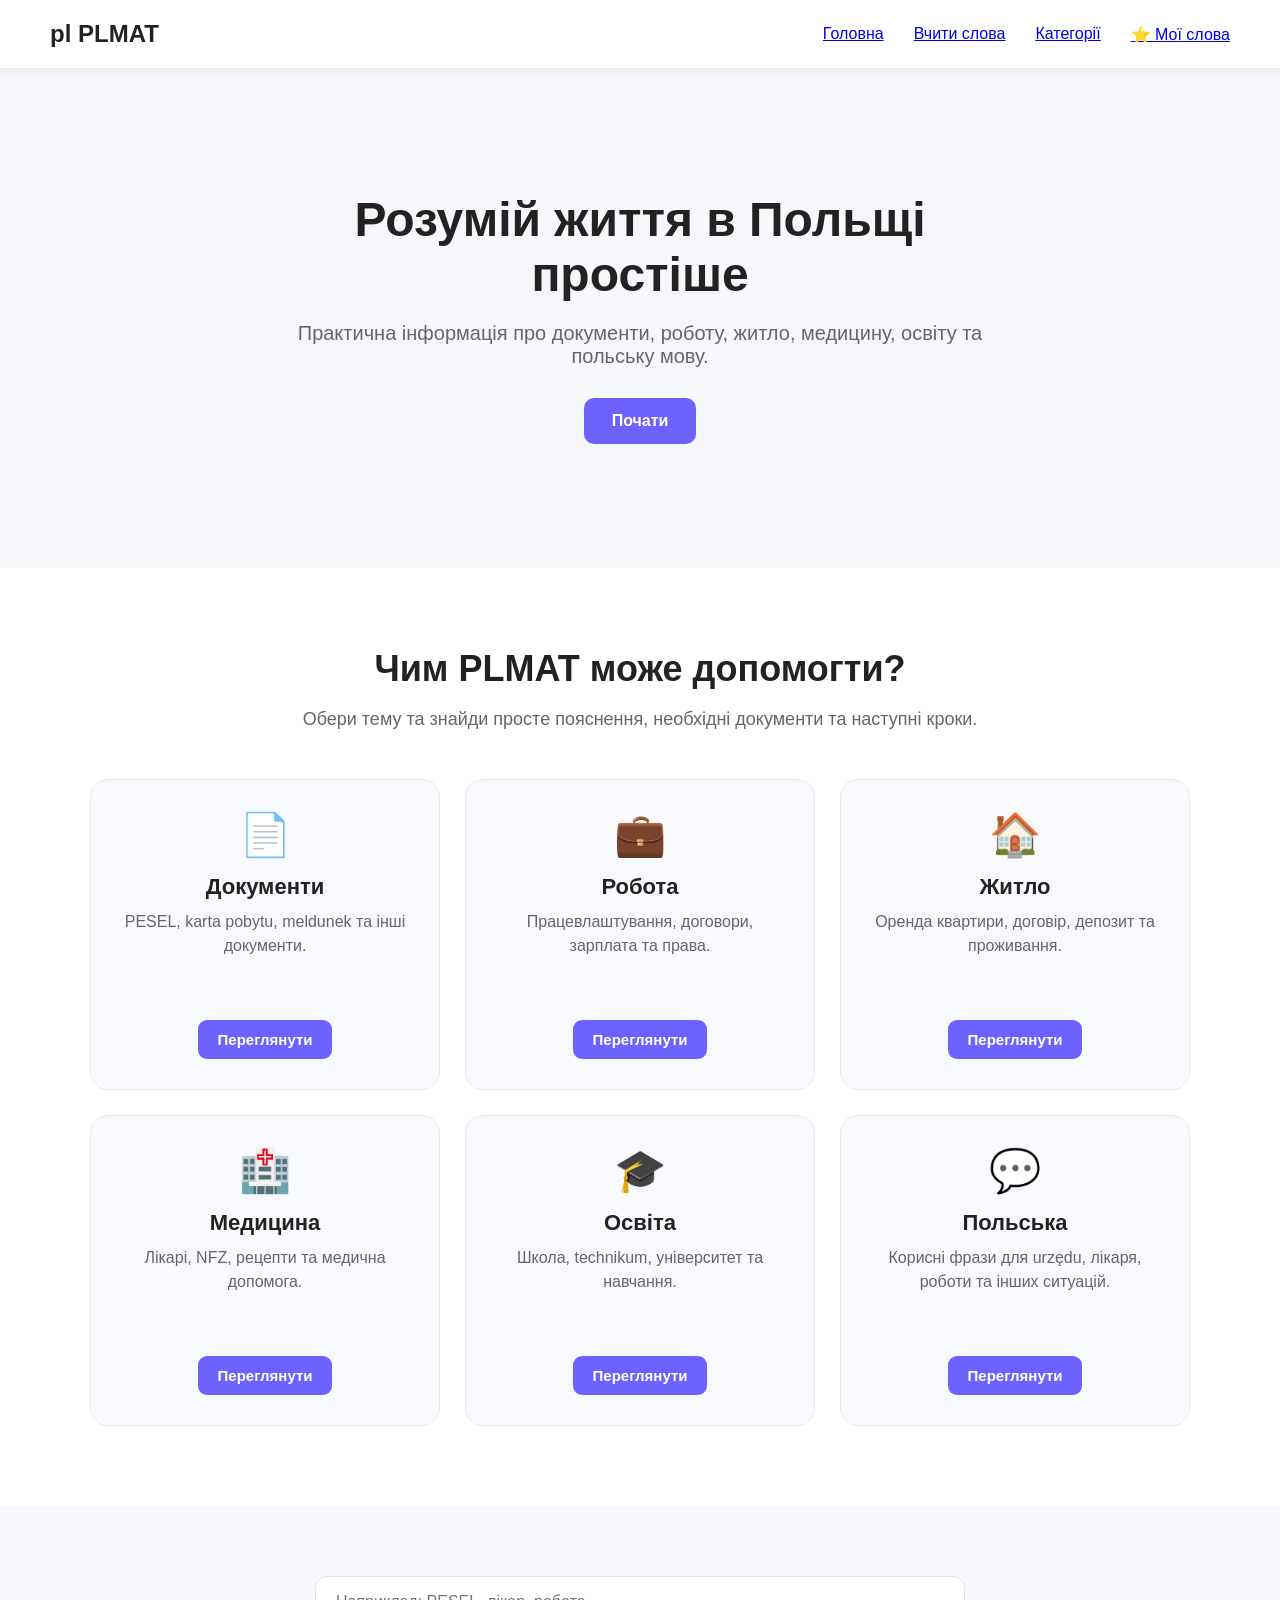
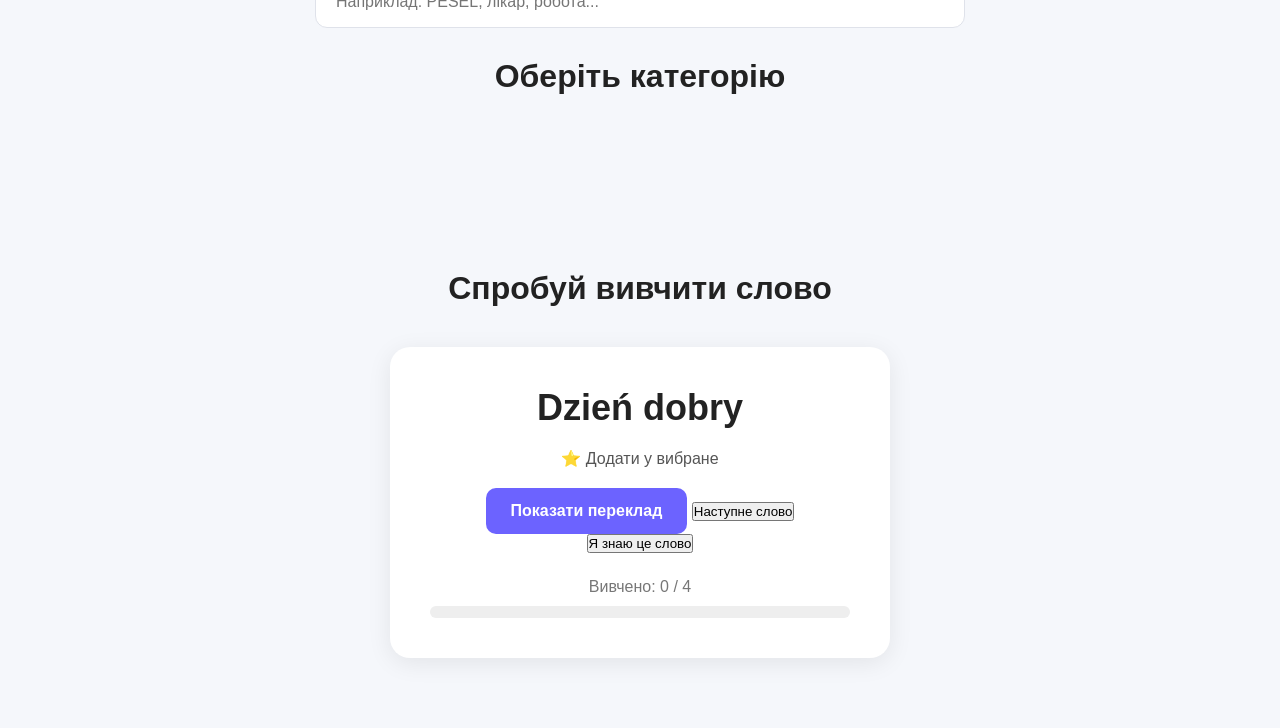
==== html/index.html @ c622f32c "Files" ====
<!DOCTYPE html>
<html lang="uk">
<head>
    <meta charset="UTF-8">
    <meta name="viewport" content="width=device-width, initial-scale=1.0">
    <title>PLMAT — допомога в Польщі</title>
    <link rel="stylesheet" href="/CSS/style.css">
</head>
<body>
    <header class="header">
        <div class="logo">
            pl PLMAT
        </div>
        <nav class="navigation">
            <a href="#">Головна</a>
            <a href="/html/words.html">Вчити слова</a>
            <a href="#plmat">Категорії</a>
            <a href="/html/favorites.html">⭐ Мої слова</a>
        </nav>
    </header>
    <section class="hero">

        <div class="hero-content">

            <h1>
                Розумій життя в Польщі простіше
            </h1>

            <p>
                Практична інформація про документи,
                роботу, житло, медицину, освіту та польську мову.
            </p>

            <a href="#plmat" class="hero-button">
                Почати
            </a>
        </div>
    </section>
    <section class="plmat-section" id="plmat">
        <div class="section-header">
            <h2>
                Чим PLMAT може допомогти?
            </h2>
            <p>
                Обери тему та знайди просте пояснення,
                необхідні документи та наступні кроки.
            </p>
        </div>
        <div class="plmat-categories">

            <div class="plmat-category" data-category="documents">

                <div class="plmat-icon">
                    📄
                </div>

                <h3>
                    Документи
                </h3>

                <p>
                    PESEL, karta pobytu, meldunek
                    та інші документи.
                </p>

                <button>
                    Переглянути
                </button>

            </div>

                <div class="plmat-category" data-category="work">
                <div class="plmat-icon">
                    💼
                </div>
                <h3>
                    Робота
                </h3>
                <p>
                    Працевлаштування, договори,
                    зарплата та права.
                </p>
                <button>
                    Переглянути
                </button>

            </div>


            <div class="plmat-category" data-category="housing">
                <div class="plmat-icon">
                    🏠
                </div>
                <h3>
                    Житло
                </h3>
                <p>
                    Оренда квартири, договір,
                    депозит та проживання.
                </p>
                <button>
                    Переглянути
                </button>

            </div>
            <div class="plmat-category" data-category="medicine">

                <div class="plmat-icon">
                    🏥
                </div>
                <h3>
                    Медицина
                </h3>
                <p>
                    Лікарі, NFZ, рецепти
                    та медична допомога.
                </p>
                <button>
                    Переглянути
                </button>
            </div>
            <div class="plmat-category" data-category="education">
                <div class="plmat-icon">
                    🎓
                </div>
                <h3>
                    Освіта
                </h3>
                <p>
                    Школа, technikum,
                    університет та навчання.
                </p>
                <button>
                    Переглянути
                </button>
            </div>
            <div class="plmat-category" data-category="polish">
                <div class="plmat-icon">
                    💬
                </div>
                <h3>
                    Польська
                </h3>
                <p>
                    Корисні фрази для urzędu,
                    лікаря, роботи та інших ситуацій.
                </p>
                <button>
                    Переглянути
                </button>
            </div>
        </div>
    </section>
    <section class="topics-section">
        <div class="topics-container">
            <div class="plmat-search">
    <input
        type="text"
        id="plmatSearch"
        placeholder="Наприклад: PESEL, лікар, робота...">
</div>
            <h2 id="topicsTitle">
                Оберіть категорію
            </h2>
            <div id="topicsList" class="topics-list"></div>
        </div>
    </section>
    <section class="learning">
        <h2>
            Спробуй вивчити слово
        </h2>
        <div class="word-card">
            <div class="word">
                Dzień dobry
            </div>
            <div class="translation">
                Добрий день
            </div>
            <button id="favoriteWord">
                ⭐ Додати у вибране
            </button>
            <button id="showTranslation">
                Показати переклад
            </button>
            <button id="nextWord">
                Наступне слово
            </button>
            <button id="knowWord">
                Я знаю це слово
            </button>
            <div class="progress">
                Вивчено:
                <span id="progressCount">
                    0
                </span>
                /
                <span id="progressTotal">
                    0
                </span>
            </div>
            <div class="progress-bar">
                <div id="progressFill"></div>
            </div>
        </div>
    </section>
    <script src="/JavaScript/topics.js"></script>
<script src="/JavaScript/main.js"></script>
</body>
</html>
---- CSS/style.css ----
*{
    margin: 0;
    padding: 0;
    box-sizing: border-box;
}

body {
    font-family: Arial, sans-serif;
    background: #f5f7fb;
    color: #222;
}

.header {
    display: flex;
    justify-content: space-between;
    align-items: center;
    padding: 20px 50px;
    background: white;
    box-shadow: 0 2px 10px rgba(0, 0, 0, 0.08);
    transition: 0.3s;
}

.logo{
    font-size: 24px;
    font-weight: bold;
}

.navigation{
    display: flex;
    gap: 30px;
}

.navigation{
    text-decoration: none;
    color: #333;
    transition: 0.2s;
}

.navigation a:hover{
    color: #ff4f81;
    font-weight: bold;
    

}

.hero {
    min-height: 500px;
    display: flex;
    justify-content: center;
    align-items: center;
    text-align: center;
    padding: 50px 20px;
}

.hero-content {
    max-width: 700px;
}

.hero h1 {
    font-size: 48px;
    margin-bottom: 20px;
}

.hero p {
    font-size: 20px;
    color: #666;
    margin-bottom: 30px;
}

.hero-button {
    display: inline-block;
    padding: 14px 28px;
    background: #6c63ff;
    color: white;
    text-decoration: none;
    border-radius: 10px;
    font-weight: bold;
    transition: 0.2s;
}

.hero-button:hover {
    transform: translateY(-2px);
}

.categories {
    padding: 70px 50px;
    text-align: center;
}

.categories h2 {
    font-size: 32px;
    margin-bottom: 40px;
}

.category-list {
    display: flex;
    justify-content: center;
    gap: 25px;
}

.category-card {
    width: 250px;
    padding: 30px;
    background: white;
    border-radius: 15px;
    box-shadow: 0 5px 20px rgba(0, 0, 0, 0.08);
    transition: 0.3s;
    cursor: pointer;
}

.category-card:hover {
    transform: translateY(-10px);
    box-shadow: 0 15px 30px rgba(0, 0, 0, 0.12);
}
.category-icon {
    font-size: 40px;
    margin-bottom: 15px;
}

.category-card h3 {
    font-size: 20px;
    margin-bottom: 10px;
}

.category-card p {
    color: #777;
}

@media (max-width: 768px) {

    .header {
        padding: 20px;
        flex-direction: column;
        gap: 20px;
    }

    .navigation {
        gap: 15px;
        flex-wrap: wrap;
        justify-content: center;
    }

    .hero h1 {
        font-size: 36px;
    }

    .categories {
        padding: 50px 20px;
    }

    .category-list {
        flex-direction: column;
        align-items: center;
    }

    .category-card {
        width: 100%;
        max-width: 350px;
    }
}

.learning {
    padding: 70px 20px;
    text-align: center;
}

.learning h2 {
    font-size: 32px;
    margin-bottom: 40px;
}

.word-card {
    max-width: 500px;
    margin: 0 auto;
    padding: 40px;
    background: white;
    border-radius: 20px;
    box-shadow: 0 5px 25px rgba(0, 0, 0, 0.08);
}

.word {
    font-size: 36px;
    font-weight: bold;
    margin-bottom: 20px;
}

.translation {
    font-size: 22px;
    color: #777;
    margin-bottom: 30px;
}

#showTranslation {
    border: none;
    padding: 14px 25px;
    background: #6c63ff;
    color: white;
    border-radius: 10px;
    font-size: 16px;
    font-weight: bold;
    cursor: pointer;
    transition: 0.2s;
}

#showTranslation:hover {
    background: #554bd8;
}

#favoriteWord {
    display: block;
    margin: 0 auto 20px;
    border: none;
    background: transparent;
    font-size: 16px;
    color: #555;
    cursor: pointer;
    transition: 0.2s;
}

#favoriteWord:hover {
    color: #ff4f81;
}

.favorites-page {
    max-width: 900px;
    margin: 0 auto;
    padding: 70px 20px;
}

.favorites-page h1 {
    text-align: center;
    font-size: 40px;
    margin-bottom: 15px;
}

.favorites-description {
    text-align: center;
    color: #777;
    margin-bottom: 40px;
}

.favorites-list {
    display: flex;
    flex-direction: column;
    gap: 15px;
}

.favorite-card {
    display: flex;
    justify-content: space-between;
    align-items: center;
    padding: 25px;
    background: white;
    border-radius: 15px;
    box-shadow: 0 5px 20px rgba(0, 0, 0, 0.08);
}

.favorite-card h2 {
    margin-bottom: 8px;
}

.favorite-card p {
    color: #777;
    font-size: 18px;
}

.favorite-card button {
    border: none;
    background: transparent;
    font-size: 20px;
    cursor: pointer;
    transition: 0.2s;
}

.favorite-card button:hover {
    transform: scale(1.2);
}

.empty-favorites {
    text-align: center;
    padding: 50px;
    background: white;
    border-radius: 20px;
}

.empty-favorites h2 {
    margin-bottom: 10px;
}

.empty-favorites p {
    color: #777;
    margin-bottom: 25px;
}

.empty-favorites a {
    display: inline-block;
    padding: 12px 25px;
    background: #6c63ff;
    color: white;
    text-decoration: none;
    border-radius: 10px;
}

.words-page {
    max-width: 900px;
    margin: 0 auto;
    padding: 70px 20px;
}

.words-page h1 {
    text-align: center;
    font-size: 40px;
    margin-bottom: 15px;
}

.words-description {
    text-align: center;
    color: #777;
    margin-bottom: 40px;
}

.search-box {
    margin-bottom: 30px;
}

.search-box input {
    width: 100%;
    padding: 16px 20px;
    border: 2px solid #eee;
    border-radius: 12px;
    font-size: 17px;
    outline: none;
    transition: 0.2s;
}

.search-box input:focus {
    border-color: #6c63ff;
}

.words-list {
    display: flex;
    flex-direction: column;
    gap: 15px;
}

.word-list-card {
    padding: 25px;
    background: white;
    border-radius: 15px;
    box-shadow: 0 5px 20px rgba(0, 0, 0, 0.08);
}

.word-list-card h2 {
    margin-bottom: 8px;
}

.word-list-card p {
    color: #777;
    font-size: 18px;
}
.category-buttons {
    display: flex;
    justify-content: center;
    flex-wrap: wrap;
    gap: 10px;
    margin-bottom: 30px;
}

.category-buttons button {
    padding: 10px 18px;
    border: none;
    border-radius: 10px;
    background: white;
    color: #333;
    cursor: pointer;
    font-size: 15px;
    transition: 0.2s;
}

.category-buttons button:hover {
    background: #6c63ff;
    color: white;
}

.progress {
    margin-top: 25px;
    color: #777;
    font-size: 16px;
}

.progress-bar {
    width: 100%;
    height: 12px;
    background: #eee;
    border-radius: 10px;
    overflow: hidden;
    margin-top: 10px;
}

#progressFill {
    width: 0%;
    height: 100%;
    background: #6c63ff;
    border-radius: 10px;
    transition: 0.3s;
}

.plmat-section {
    padding: 80px 40px;
    background: #ffffff;
}

.section-header {
    max-width: 700px;
    margin: 0 auto 45px;
    text-align: center;
}

.section-header h2 {
    font-size: 36px;
    margin-bottom: 15px;
}

.section-header p {
    font-size: 18px;
    color: #666;
    line-height: 1.6;
}

.plmat-categories {
    max-width: 1200px;
    margin: 0 auto;
    display: grid;
    grid-template-columns: repeat(3, 1fr);
    gap: 25px;
}
.plmat-category {
    padding: 30px;
    background: #f8f9fc;
    border-radius: 18px;
    border: 1px solid #e8eaf0;
    transition: transform 0.2s ease,
                box-shadow 0.2s ease;
}
.plmat-category:hover {
    transform: translateY(-4px);
    box-shadow: 0 8px 25px rgba(0, 0, 0, 0.08);
}
.plmat-icon {
    font-size: 40px;
    margin-bottom: 15px;
}
.plmat-category h3 {
    font-size: 24px;
    margin-bottom: 10px;
}
.plmat-category p {
    color: #666;
    line-height: 1.6;
    min-height: 75px;
}
.plmat-category button {
    margin-top: 15px;
    padding: 10px 18px;
    border: none;
    border-radius: 10px;
    background: #6c63ff;
    color: white;
    font-size: 15px;
    cursor: pointer;
}
.plmat-category button:hover {
    opacity: 0.9;
}
@media (max-width: 900px) {
    .plmat-categories {
        grid-template-columns: repeat(2, 1fr);
    }
}
@media (max-width: 600px) {
    .plmat-section {
        padding: 60px 20px;
    }
    .plmat-categories {
        grid-template-columns: 1fr;
    }
    .section-header h2 {
        font-size: 30px;
    }
}
.back-to-topics {
    border: none;
    background: none;
    padding: 0;
    margin-bottom: 25px;
    font-size: 16px;
    color: #6c63ff;
    cursor: pointer;
}
.back-to-topics:hover {
    text-decoration: underline;
}
.plmat-section {
    padding: 80px 30px;
    background: #ffffff;
}
.section-header {
    max-width: 700px;
    margin: 0 auto 45px;
    text-align: center;
}
.section-header h2 {
    font-size: 36px;
    margin-bottom: 15px;
}
.section-header p {
    color: #666;
    font-size: 18px;
    line-height: 1.6;
}
.plmat-categories {
    max-width: 1100px;
    margin: 0 auto;
    display: grid;
    grid-template-columns: repeat(3, 1fr);
    gap: 25px;
}

.plmat-category {
    padding: 30px;
    background: #f8f9fc;
    border: 1px solid #e8eaf0;
    border-radius: 18px;
    text-align: center;
    transition: 0.2s;
}
.plmat-category:hover {
    transform: translateY(-4px);
    box-shadow: 0 10px 25px rgba(0, 0, 0, 0.07);
}
.plmat-icon {
    font-size: 42px;
    margin-bottom: 15px;
}
.plmat-category h3 {
    font-size: 22px;
    margin-bottom: 10px;
}
.plmat-category p {
    color: #666;
    line-height: 1.5;
    margin-bottom: 20px;
}
.plmat-category button {
    border: none;
    padding: 11px 20px;
    background: #6c63ff;
    color: white;
    border-radius: 9px;
    font-size: 15px;
    font-weight: bold;
    cursor: pointer;
    transition: 0.2s;
}
.plmat-category button:hover {
    background: #554bd8;
}
.topics-section {
    padding: 70px 30px;
    background: #f5f7fb;
}
.topics-container {
    max-width: 1100px;
    margin: 0 auto;
}

.topics-container > h2 {
    text-align: center;
    font-size: 32px;
    margin-bottom: 35px;
}
.topics-list {
    display: grid;
    grid-template-columns: repeat(3, 1fr);
    gap: 20px;
}
.topic-card {
    padding: 25px;
    background: white;
    border: 1px solid #e8eaf0;
    border-radius: 16px;
    text-align: center;
}
.topic-icon {
    font-size: 38px;
    margin-bottom: 12px;
}
.topic-card h3 {
    margin-bottom: 10px;
    font-size: 21px;
}
.topic-card p {
    color: #666;
    line-height: 1.5;
    margin-bottom: 20px;
}
.topic-card button {
    border: none;
    padding: 10px 18px;
    background: #6c63ff;
    color: white;
    border-radius: 9px;
    cursor: pointer;
    font-weight: bold;
}
.topic-card button:hover {
    background: #554bd8;
}
.topic-details {
    grid-column: 1 / -1;
    max-width: 50px;
    width: 100%;
    margin: 0 auto;
    padding: 40px;
    background: white;
    border-radius: 20px;
    border: 1px solid #e8eaf0;
}
.topic-details-icon {
    font-size: 50px;
    margin-bottom: 15px;
}
.topic-details h2 {
    font-size: 32px;
    margin-bottom: 10px;
}
.topic-description {
    color: #666;
    font-size: 17px;
    line-height: 1.6;
    margin-bottom: 35px;
}
.topic-details section {
    margin-top: 30px;
}
.topic-details section h3 {
    margin-bottom: 15px;
}
.topic-details ol,
.topic-details ul {
    padding-left: 25px;
    line-height: 1.8;
}
.phrase {
    display: flex;
    flex-direction: column;
    padding: 15px;
    margin-top: 10px;
    background: #f5f7fb;
    border-radius: 10px;
}
.phrase strong {
    font-size: 16px;
}
.phrase span {
    margin-top: 5px;
    color: #666;
}
.topic-source {
    margin-top: 40px;
    padding-top: 25px;
    border-top: 1px solid #e8eaf0;
}
.topic-source p {
    color: #777;
    margin-bottom: 12px;
}
.topic-source a {
    color: #6c63ff;
    text-decoration: none;
    font-weight: 600;
}
.topic-source a:hover {
    text-decoration: underline;
}
.back-to-topics {
    border: none;
    background: none;
    padding: 0;
    margin-bottom: 25px;
    color: #6c63ff;
    font-size: 16px;
    cursor: pointer;
}
.back-to-topics:hover {
    text-decoration: underline;
}
@media (max-width: 900px) {
    .plmat-categories {
        grid-template-columns: repeat(2, 1fr);
    }
    .topics-list {
        grid-template-columns: repeat(2, 1fr);
    }

}
@media (max-width: 600px) {
    .plmat-section {
        padding: 60px 20px;
    }
    .section-header h2 {
        font-size: 30px;
    }
    .plmat-categories {
        grid-template-columns: 1fr;
    }
    .topics-section {
        padding: 50px 20px;
    }
    .topics-list {
        grid-template-columns: 1fr;
    }
    .topic-details {
        padding: 25px;
    }

}

.plmat-search {
    max-width: 650px;
    margin: 0 auto 30px;
}

.plmat-search input {
    width: 100%;

    box-sizing: border-box;

    padding: 16px 20px;

    border: 1px solid #dfe2ea;
    border-radius: 12px;

    font-size: 16px;

    outline: none;
}

.plmat-search input:focus {
    border-color: #6c63ff;
}
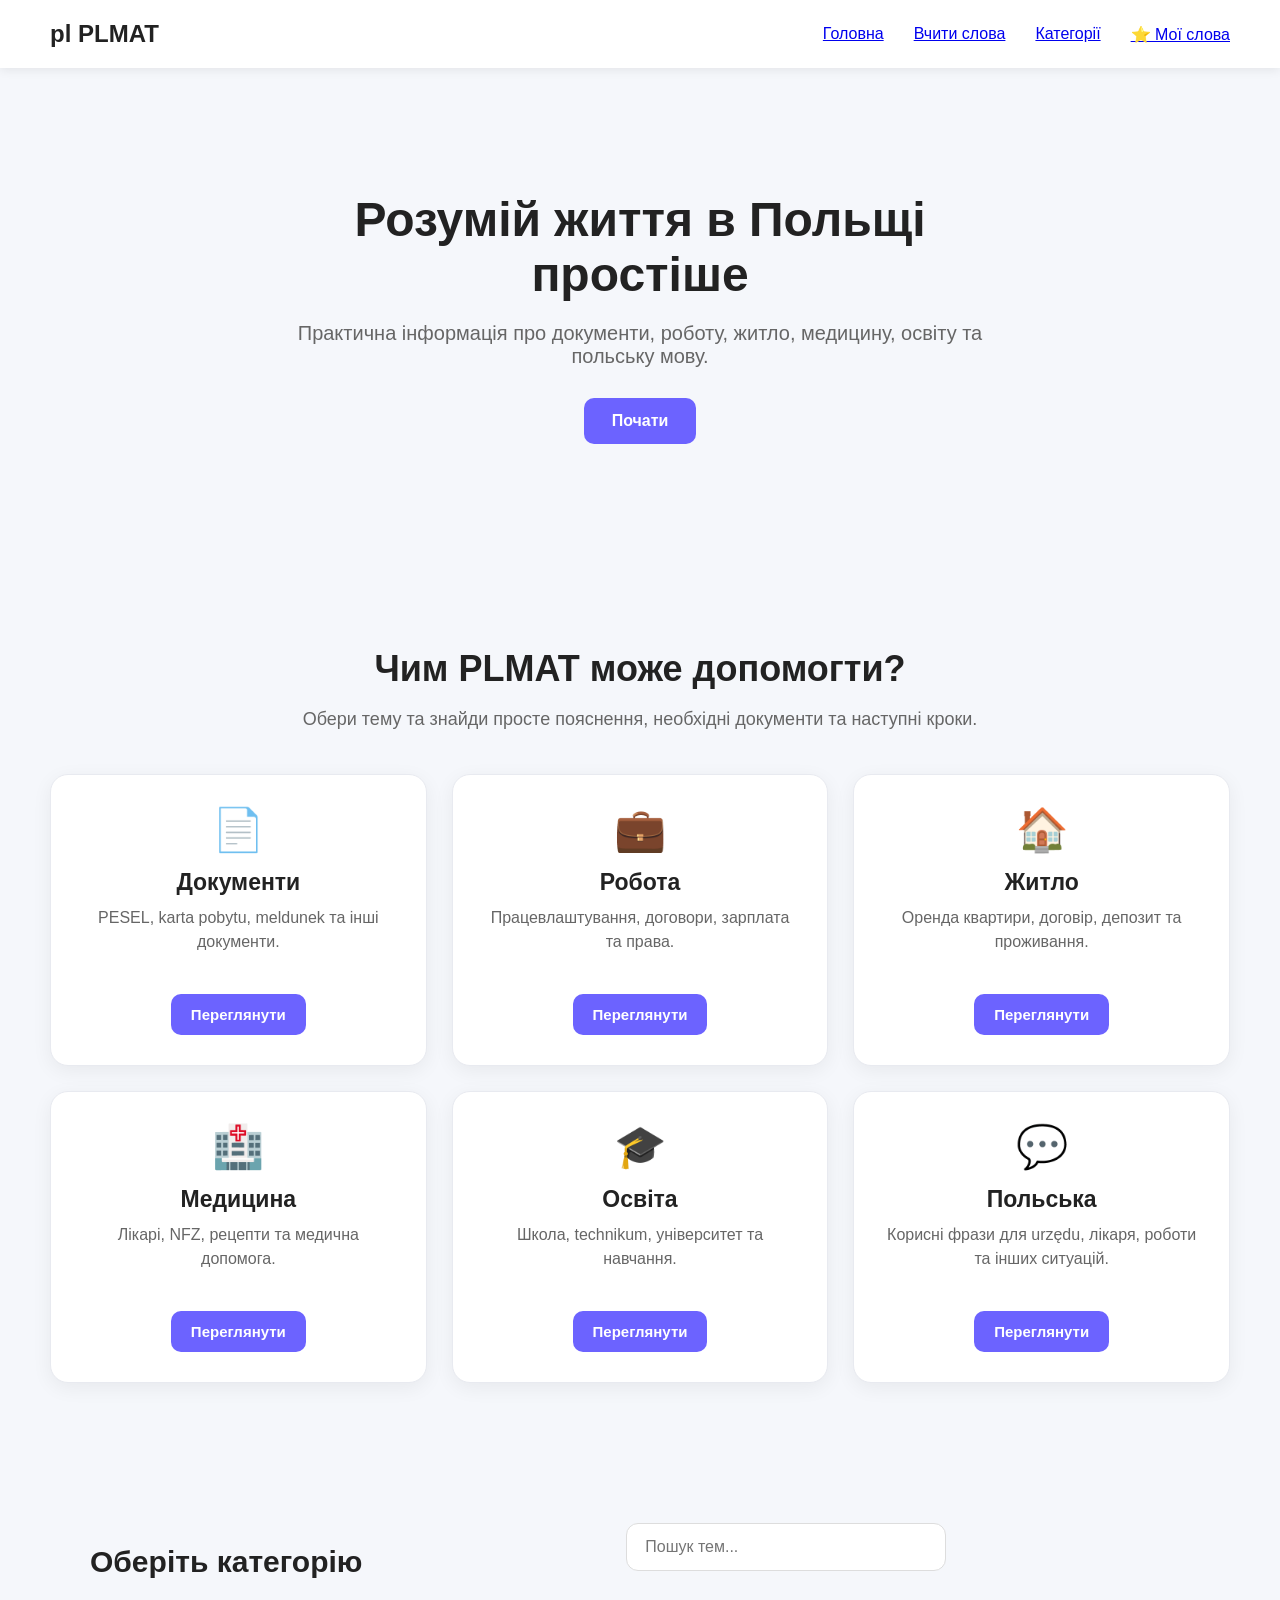
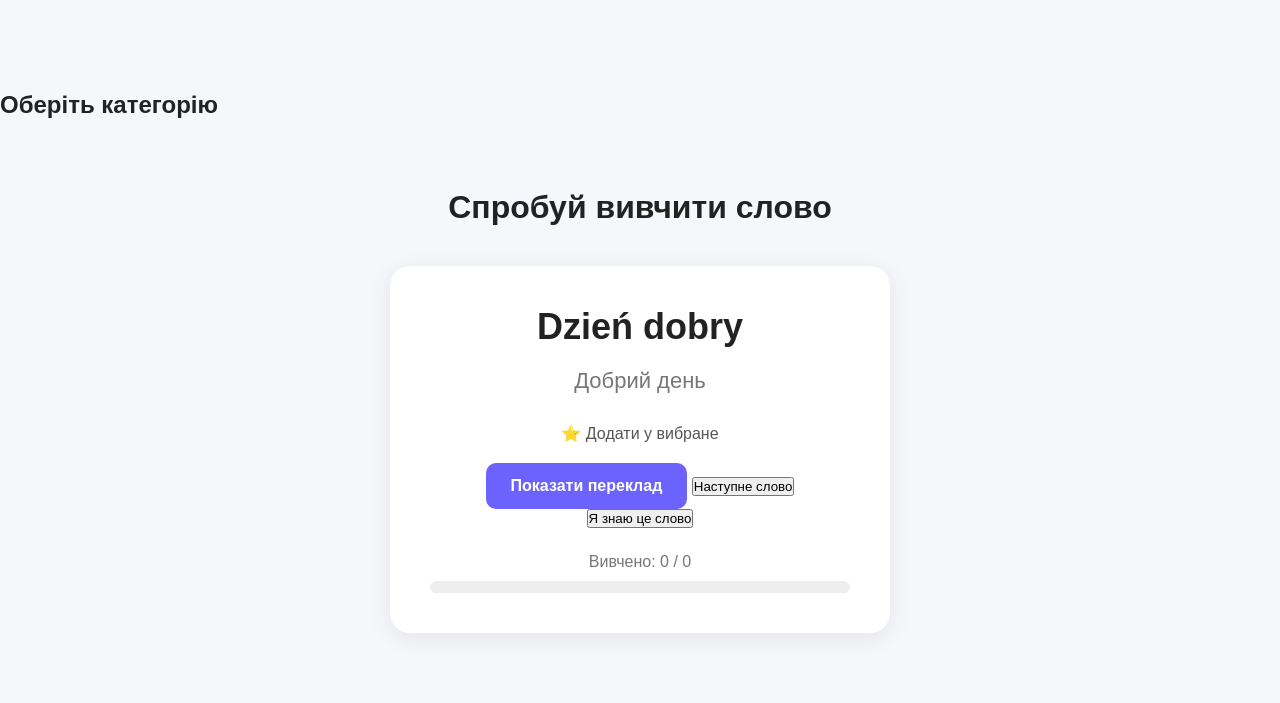
==== commit 89612ee2: "Information and stylisation" ====
--- a/html/index.html
+++ b/html/index.html
@@ -152,13 +152,21 @@
         </div>
     </section>
     <section class="topics-section">
-        <div class="topics-container">
-            <div class="plmat-search">
-    <input
-        type="text"
-        id="plmatSearch"
-        placeholder="Наприклад: PESEL, лікар, робота...">
-</div>
+    <div class="topics-container">
+        <div class="topics-header">
+            <h2 id="topicsTitle">
+                Оберіть категорію
+            </h2>
+            <input
+                type="text"
+                id="plmatSearch"
+                class="plmat-search"
+                placeholder="Пошук тем..."
+                autocomplete="off">
+        </div>
+        <div id="topicsList" class="topics-list"></div>
+    </div>
+</section>
             <h2 id="topicsTitle">
                 Оберіть категорію
             </h2>
@@ -204,6 +212,7 @@
         </div>
     </section>
     <script src="/JavaScript/topics.js"></script>
+    <script src="/JavaScript/source.js"></script>
 <script src="/JavaScript/main.js"></script>
 </body>
 </html>
--- a/CSS/style.css
+++ b/CSS/style.css
@@ -748,4 +748,276 @@
 
 .plmat-search input:focus {
     border-color: #6c63ff;
+}
+
+
+.topics-header {
+    display: flex;
+    justify-content: space-between;
+    align-items: center;
+    gap: 20px;
+    margin-bottom: 30px;
+}
+.plmat-search {
+    width: 300px;
+    padding: 14px 18px;
+    border: 1px solid #ddd;
+    border-radius: 12px;
+    font-size: 16px;
+    outline: none;
+    box-sizing: border-box;
+}
+.plmat-search:focus {
+    border-color: #888;
+}
+@media (max-width: 700px) {
+    .topics-header {
+        flex-direction: column;
+        align-items: stretch;
+    }
+    .plmat-search {
+        width: 100%;
+    }
+}
+.plmat-section {
+    padding: 80px 50px;
+    background: #f5f7fb;
+}
+.section-header {
+    max-width: 800px;
+    margin: 0 auto 40px;
+    text-align: center;
+}
+.section-header h2 {
+    font-size: 36px;
+    margin-bottom: 15px;
+}
+.section-header p {
+    color: #666;
+    font-size: 18px;
+    line-height: 1.6;
+}
+.plmat-categories {
+    max-width: 1200px;
+    margin: 0 auto;
+    display: grid;
+    grid-template-columns: repeat(3, 1fr);
+    gap: 25px;
+}
+.plmat-category {
+    background: white;
+    padding: 30px;
+    border-radius: 18px;
+    box-shadow: 0 5px 20px rgba(0, 0, 0, 0.06);
+    text-align: center;
+    transition: 0.2s;
+}
+.plmat-category:hover {
+    transform: translateY(-5px);
+    box-shadow:
+        0 12px 30px rgba(0, 0, 0, 0.10);
+}
+.plmat-icon {
+    font-size: 42px;
+    margin-bottom: 15px;
+}
+.plmat-category h3 {
+    font-size: 23px;
+    margin-bottom: 10px;
+}
+.plmat-category p {
+    color: #666;
+    line-height: 1.5;
+    min-height: 48px;
+}
+.plmat-category button {
+    margin-top: 20px;
+    border: none;
+    border-radius: 10px;
+    padding: 12px 20px;
+    background: #6c63ff;
+    color: white;
+    font-size: 15px;
+    font-weight: bold;
+    cursor: pointer;
+    transition: 0.2s;
+}
+.plmat-category button:hover {
+    transform: translateY(-2px);
+    opacity: 0.9;
+}
+.topics-section {
+    padding: 60px 20px;
+}
+.topics-container {
+    max-width: 1100px;
+    margin: 0 auto;
+}
+.topics-header {
+    display: flex;
+    justify-content: space-between;
+    align-items: center;
+    gap: 20px;
+    margin-bottom: 30px;
+}
+.topics-header h2 {
+    margin: 0;
+    font-size: 30px;
+}
+.plmat-search {
+    width: 320px;
+    padding: 14px 18px;
+    border: 1px solid #ddd;
+    border-radius: 12px;
+    background: white;
+    font-size: 16px;
+    outline: none;
+}
+.plmat-search:focus {
+    border-color: #6c63ff;
+    box-shadow:
+        0 0 0 3px rgba(108, 99, 255, 0.10);
+}
+.topics-list {
+    display: grid;
+    grid-template-columns:
+        repeat(2, minmax(0, 1fr));
+    gap: 20px;
+}
+.topic-card {
+    background: white;
+    padding: 25px;
+    border-radius: 16px;
+    border: 1px solid #eee;
+    box-shadow:
+        0 4px 15px rgba(0, 0, 0, 0.05);
+    transition: 0.2s;
+}
+.topic-card:hover {
+    transform: translateY(-3px);
+    box-shadow:
+        0 10px 25px rgba(0, 0, 0, 0.08);
+}
+.topic-icon {
+    font-size: 35px;
+    margin-bottom: 10px;
+}
+.topic-card h3 {
+    font-size: 21px;
+    margin-bottom: 10px;
+}
+.topic-card p {
+    color: #666;
+    line-height: 1.5;
+    margin-bottom: 20px;
+}
+.open-topic {
+    border: none;
+    padding: 11px 18px;
+    border-radius: 9px;
+    background: #6c63ff;
+    color: white;
+    font-weight: bold;
+    cursor: pointer;
+    transition: 0.2s;
+}
+.open-topic:hover {
+    opacity: 0.9;
+}
+.topic-details {
+    background: white;
+    max-width: 900px;
+    margin: 0 auto;
+    padding: 40px;
+    border-radius: 18px;
+    box-shadow:
+        0 5px 25px rgba(0, 0, 0, 0.06);
+}
+.back-to-topics {
+    border: none;
+    background: transparent;
+    padding: 0;
+    margin-bottom: 30px;
+    color: #6c63ff;
+    font-size: 16px;
+    font-weight: bold;
+    cursor: pointer;
+}
+.topic-details-icon {
+    font-size: 50px;
+    margin-bottom: 10px;
+}
+.topic-details h2 {
+    font-size: 32px;
+    margin-bottom: 15px;
+}
+.topic-description {
+    color: #666;
+    font-size: 17px;
+    line-height: 1.7;
+    margin-bottom: 35px;
+}
+.topic-details section {
+    margin-top: 30px;
+}
+.topic-details section h3 {
+    font-size: 21px;
+    margin-bottom: 15px;
+}
+.topic-details ol,
+.topic-details ul {
+    padding-left: 25px;
+    line-height: 1.8;
+}
+.topic-details li {
+    margin-bottom: 6px;
+}
+.phrases-list {
+    display: flex;
+    flex-direction: column;
+    gap: 12px;
+}
+.phrase {
+    padding: 16px 18px;
+    border-radius: 12px;
+    background: #f5f7fb;
+    display: flex;
+    flex-direction: column;
+    gap: 5px;
+}
+.phrase strong {
+    font-size: 17px;
+}
+.phrase span {
+    color: #666;
+}
+
+@media (max-width: 900px) {
+    .plmat-categories {
+        grid-template-columns: repeat(2, 1fr);
+    }
+    .topics-list {
+        grid-template-columns: 1fr;
+    }
+}
+@media (max-width: 650px) {
+    .plmat-section {
+        padding: 60px 20px;
+    }
+    .plmat-categories {
+        grid-template-columns: 1fr;
+    }
+    .topics-header {
+        flex-direction: column;
+        align-items: stretch;
+    }
+    .plmat-search {
+        width: 100%;
+    }
+    .topic-details {
+        padding: 25px;
+    }
+    .topic-details h2 {
+        font-size: 27px;
+    }
 }
